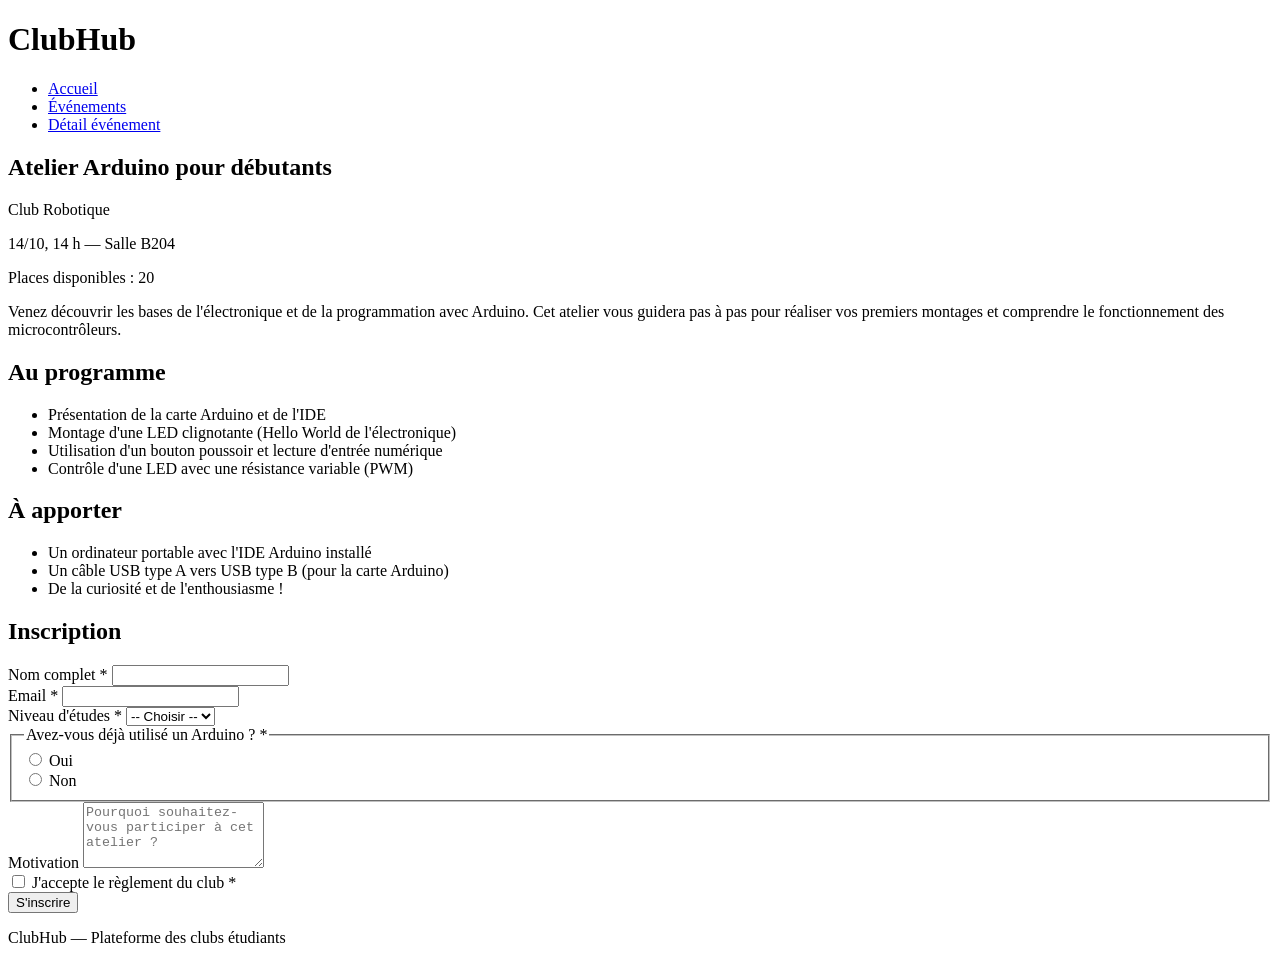
==== evenement.html @ ee06f8a9 "Add files via upload" ====
<!DOCTYPE html>
<html lang="fr">
<head>
    <meta charset="UTF-8">
    <meta name="viewport" content="width=device-width, initial-scale=1.0">
    <title>ClubHub - Atelier Arduino pour débutants</title>
</head>
<body>
    <header>
        <h1>ClubHub</h1>
        <nav>
            <ul>
                <li><a href="index.html">Accueil</a></li>
                <li><a href="evenements.html">Événements</a></li>
                <li><a href="evenement.html">Détail événement</a></li>
            </ul>
        </nav>
    </header>

    <main>
        <article>
            <h1>Atelier Arduino pour débutants</h1>
            <p>Club Robotique</p>
            <p><time datetime="2026-10-14T14:00">14/10, 14 h</time> — Salle B204</p>
            <p>Places disponibles : 20</p>

            <p>Venez découvrir les bases de l'électronique et de la programmation avec Arduino. Cet atelier vous guidera pas à pas pour réaliser vos premiers montages et comprendre le fonctionnement des microcontrôleurs.</p>

            <section aria-labelledby="programme">
                <h2 id="programme">Au programme</h2>
                <ul>
                    <li>Présentation de la carte Arduino et de l'IDE</li>
                    <li>Montage d'une LED clignotante (Hello World de l'électronique)</li>
                    <li>Utilisation d'un bouton poussoir et lecture d'entrée numérique</li>
                    <li>Contrôle d'une LED avec une résistance variable (PWM)</li>
                </ul>
            </section>

            <section aria-labelledby="a-apporter">
                <h2 id="a-apporter">À apporter</h2>
                <ul>
                    <li>Un ordinateur portable avec l'IDE Arduino installé</li>
                    <li>Un câble USB type A vers USB type B (pour la carte Arduino)</li>
                    <li>De la curiosité et de l'enthousiasme !</li>
                </ul>
            </section>

            <section aria-labelledby="inscription">
                <h2 id="inscription">Inscription</h2>
                <form >
                    <div>
                        <label for="nom">Nom complet <span aria-hidden="true">*</span></label>
                        <input type="text" id="nom" name="nom" required minlength="3" autocomplete="name">
                    </div>

                    <div>
                        <label for="email">Email <span aria-hidden="true">*</span></label>
                        <input type="email" id="email" name="email" required autocomplete="email">
                    </div>

                    <div>
                        <label for="niveau">Niveau d'études <span aria-hidden="true">*</span></label>
                        <select id="niveau" name="niveau" required>
                            <option value="">-- Choisir --</option>
                            <option value="1ere">1re année</option>
                            <option value="2eme">2e année</option>
                            <option value="3eme">3e année</option>
                        </select>
                    </div>

                    <fieldset>
                        <legend>Avez-vous déjà utilisé un Arduino ? <span aria-hidden="true">*</span></legend>
                        <div>
                            <input type="radio" id="arduino-oui" name="arduino" value="oui" required>
                            <label for="arduino-oui">Oui</label>
                        </div>
                        <div>
                            <input type="radio" id="arduino-non" name="arduino" value="non" required>
                            <label for="arduino-non">Non</label>
                        </div>
                    </fieldset>

                    <div>
                        <label for="motivation">Motivation</label>
                        <textarea id="motivation" name="motivation" rows="4" placeholder="Pourquoi souhaitez-vous participer à cet atelier ?"></textarea>
                    </div>

                    <div>
                        <input type="checkbox" id="reglement" name="reglement" value="accepte" required>
                        <label for="reglement">J'accepte le règlement du club <span aria-hidden="true">*</span></label>
                    </div>

                    <button type="submit">S'inscrire</button>
                </form>
            </section>
        </article>
    </main>

    <footer>
        <p>ClubHub — Plateforme des clubs étudiants</p>
    </footer>
</body>
</html>
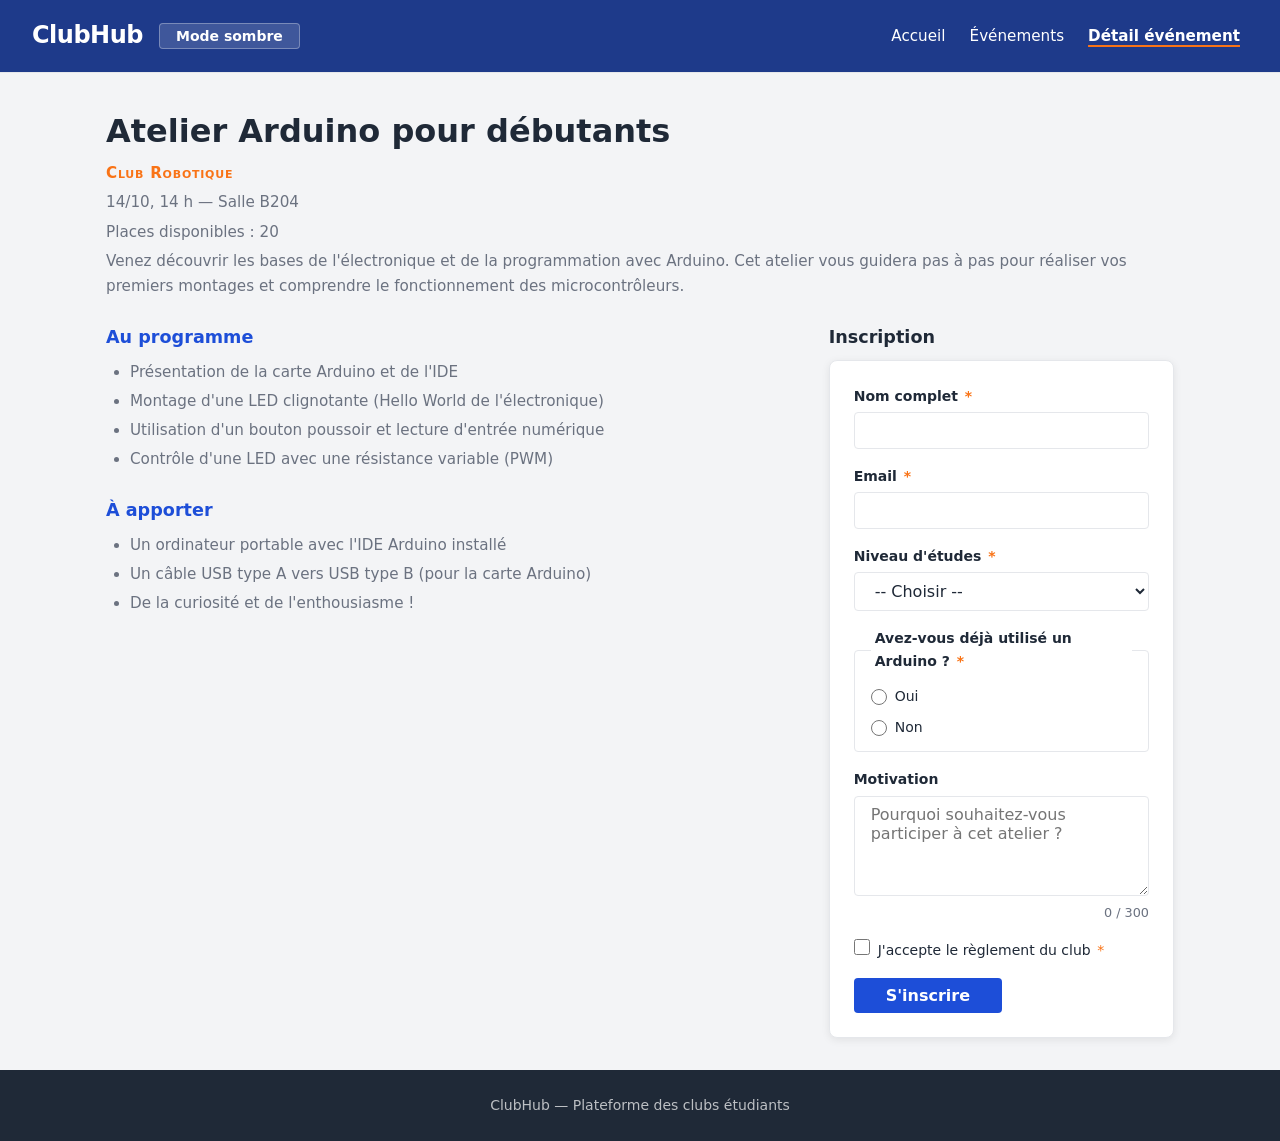
==== commit b59a4eaf: "Ajout des pages HTML interactives pour l'affichage en ligne sur GitHub Pages" ====
--- a/evenement.html
+++ b/evenement.html
@@ -4,15 +4,31 @@
     <meta charset="UTF-8">
     <meta name="viewport" content="width=device-width, initial-scale=1.0">
     <title>ClubHub - Atelier Arduino pour débutants</title>
+    <!-- Script anti-flash immédiat pour le mode sombre (Défi TP2) -->
+    <script>
+      (function() {
+        try {
+          var theme = localStorage.getItem('clubhub-theme');
+          if (theme === 'dark') {
+            document.documentElement.dataset.theme = 'dark';
+          }
+        } catch (e) {}
+      })();
+    </script>
+    <link rel="stylesheet" href="css/style.css">
+    <script src="js/app.js" defer></script>
 </head>
 <body>
     <header>
-        <h1>ClubHub</h1>
+        <div class="header-brand">
+            <h1>ClubHub</h1>
+            <button type="button" class="theme-toggle" aria-label="Changer de thème">Mode sombre</button>
+        </div>
         <nav>
             <ul>
                 <li><a href="index.html">Accueil</a></li>
                 <li><a href="evenements.html">Événements</a></li>
-                <li><a href="evenement.html">Détail événement</a></li>
+                <li><a href="evenement.html" aria-current="page">Détail événement</a></li>
             </ul>
         </nav>
     </header>
@@ -20,79 +36,93 @@
     <main>
         <article>
             <h1>Atelier Arduino pour débutants</h1>
-            <p>Club Robotique</p>
+            <p class="club">Club Robotique</p>
             <p><time datetime="2026-10-14T14:00">14/10, 14 h</time> — Salle B204</p>
             <p>Places disponibles : 20</p>
-
             <p>Venez découvrir les bases de l'électronique et de la programmation avec Arduino. Cet atelier vous guidera pas à pas pour réaliser vos premiers montages et comprendre le fonctionnement des microcontrôleurs.</p>
 
-            <section aria-labelledby="programme">
-                <h2 id="programme">Au programme</h2>
-                <ul>
-                    <li>Présentation de la carte Arduino et de l'IDE</li>
-                    <li>Montage d'une LED clignotante (Hello World de l'électronique)</li>
-                    <li>Utilisation d'un bouton poussoir et lecture d'entrée numérique</li>
-                    <li>Contrôle d'une LED avec une résistance variable (PWM)</li>
-                </ul>
-            </section>
+            <div class="detail-layout">
+                <div class="detail-info">
+                    <section aria-labelledby="programme">
+                        <h2 id="programme">Au programme</h2>
+                        <ul>
+                            <li>Présentation de la carte Arduino et de l'IDE</li>
+                            <li>Montage d'une LED clignotante (Hello World de l'électronique)</li>
+                            <li>Utilisation d'un bouton poussoir et lecture d'entrée numérique</li>
+                            <li>Contrôle d'une LED avec une résistance variable (PWM)</li>
+                        </ul>
+                    </section>
 
-            <section aria-labelledby="a-apporter">
-                <h2 id="a-apporter">À apporter</h2>
-                <ul>
-                    <li>Un ordinateur portable avec l'IDE Arduino installé</li>
-                    <li>Un câble USB type A vers USB type B (pour la carte Arduino)</li>
-                    <li>De la curiosité et de l'enthousiasme !</li>
-                </ul>
-            </section>
+                    <section aria-labelledby="a-apporter">
+                        <h2 id="a-apporter">À apporter</h2>
+                        <ul>
+                            <li>Un ordinateur portable avec l'IDE Arduino installé</li>
+                            <li>Un câble USB type A vers USB type B (pour la carte Arduino)</li>
+                            <li>De la curiosité et de l'enthousiasme !</li>
+                        </ul>
+                    </section>
+                </div>
 
-            <section aria-labelledby="inscription">
-                <h2 id="inscription">Inscription</h2>
-                <form >
-                    <div>
-                        <label for="nom">Nom complet <span aria-hidden="true">*</span></label>
-                        <input type="text" id="nom" name="nom" required minlength="3" autocomplete="name">
-                    </div>
+                <div class="detail-form">
+                    <section aria-labelledby="inscription">
+                        <h2 id="inscription">Inscription</h2>
+                        <form id="registration-form" method="post" action="inscription.php" novalidate>
+                            <div>
+                                <label for="nom">Nom complet <span aria-hidden="true">*</span></label>
+                                <input type="text" id="nom" name="nom" required minlength="3" autocomplete="name">
+                                <small class="field-error" id="nom-error" aria-live="polite"></small>
+                            </div>
 
-                    <div>
-                        <label for="email">Email <span aria-hidden="true">*</span></label>
-                        <input type="email" id="email" name="email" required autocomplete="email">
-                    </div>
+                            <div>
+                                <label for="email">Email <span aria-hidden="true">*</span></label>
+                                <input type="email" id="email" name="email" required autocomplete="email">
+                                <small class="field-error" id="email-error" aria-live="polite"></small>
+                            </div>
 
-                    <div>
-                        <label for="niveau">Niveau d'études <span aria-hidden="true">*</span></label>
-                        <select id="niveau" name="niveau" required>
-                            <option value="">-- Choisir --</option>
-                            <option value="1ere">1re année</option>
-                            <option value="2eme">2e année</option>
-                            <option value="3eme">3e année</option>
-                        </select>
-                    </div>
+                            <div>
+                                <label for="niveau">Niveau d'études <span aria-hidden="true">*</span></label>
+                                <select id="niveau" name="niveau" required>
+                                    <option value="">-- Choisir --</option>
+                                    <option value="1ere">1re année</option>
+                                    <option value="2eme">2e année</option>
+                                    <option value="3eme">3e année</option>
+                                </select>
+                                <small class="field-error" id="niveau-error" aria-live="polite"></small>
+                            </div>
 
-                    <fieldset>
-                        <legend>Avez-vous déjà utilisé un Arduino ? <span aria-hidden="true">*</span></legend>
-                        <div>
-                            <input type="radio" id="arduino-oui" name="arduino" value="oui" required>
-                            <label for="arduino-oui">Oui</label>
-                        </div>
-                        <div>
-                            <input type="radio" id="arduino-non" name="arduino" value="non" required>
-                            <label for="arduino-non">Non</label>
-                        </div>
-                    </fieldset>
+                            <fieldset>
+                                <legend>Avez-vous déjà utilisé un Arduino ? <span aria-hidden="true">*</span></legend>
+                                <div>
+                                    <input type="radio" id="arduino-oui" name="arduino" value="oui" required>
+                                    <label for="arduino-oui">Oui</label>
+                                </div>
+                                <div>
+                                    <input type="radio" id="arduino-non" name="arduino" value="non" required>
+                                    <label for="arduino-non">Non</label>
+                                </div>
+                                <small class="field-error" id="arduino-error" aria-live="polite"></small>
+                            </fieldset>
 
-                    <div>
-                        <label for="motivation">Motivation</label>
-                        <textarea id="motivation" name="motivation" rows="4" placeholder="Pourquoi souhaitez-vous participer à cet atelier ?"></textarea>
-                    </div>
+                            <div>
+                                <label for="motivation">Motivation</label>
+                                <textarea id="motivation" name="motivation" rows="4" maxlength="300" placeholder="Pourquoi souhaitez-vous participer à cet atelier ?"></textarea>
+                                <small id="motivation-count" class="counter">0 / 300</small>
+                            </div>
 
-                    <div>
-                        <input type="checkbox" id="reglement" name="reglement" value="accepte" required>
-                        <label for="reglement">J'accepte le règlement du club <span aria-hidden="true">*</span></label>
-                    </div>
+                            <div class="checkbox-group">
+                                <div class="checkbox-line">
+                                    <input type="checkbox" id="reglement" name="reglement" value="accepte" required>
+                                    <label for="reglement">J'accepte le règlement du club <span aria-hidden="true">*</span></label>
+                                </div>
+                                <small class="field-error" id="reglement-error" aria-live="polite"></small>
+                            </div>
 
-                    <button type="submit">S'inscrire</button>
-                </form>
-            </section>
+                            <button type="submit">S'inscrire</button>
+                            <p class="form-success" hidden aria-live="polite">Votre inscription a été validée avec succès !</p>
+                        </form>
+                    </section>
+                </div>
+            </div>
         </article>
     </main>
 
@@ -100,4 +130,4 @@
         <p>ClubHub — Plateforme des clubs étudiants</p>
     </footer>
 </body>
-</html>+</html>
--- a/css/style.css
+++ b/css/style.css
@@ -0,0 +1,901 @@
+/* ============================================================
+   ClubHub — css/style.css
+   TP1 & TP2 : ClubHub interactif
+   Auteurs : binôme
+   ============================================================ */
+
+/* ============================================================
+   1. VARIABLES CSS (:root & [data-theme="dark"])
+   ============================================================ */
+:root {
+  /* --- Couleurs par défaut (Mode clair) --- */
+  --clr-primary:      #1d4ed8;   /* bleu principal */
+  --clr-primary-dk:   #1e3a8a;   /* bleu foncé (header, hover) */
+  --clr-accent:       #f97316;   /* orange (club, lien actif) */
+  --clr-white:        #ffffff;   /* fond des cartes/contenus */
+  --clr-bg:           #f3f4f6;   /* fond de page */
+  --clr-footer:       #1f2937;   /* pied de page sombre */
+  --clr-text:         #1f2937;   /* texte principal */
+  --clr-text-muted:   #6b7280;   /* texte secondaire */
+  --clr-border:       #e5e7eb;   /* bordures */
+  --clr-row-alt:      #f9fafb;   /* ligne paire du tableau */
+
+  /* --- Typographie --- */
+  --font: system-ui, -apple-system, 'Segoe UI', Arial, sans-serif;
+
+  /* --- Espacements --- */
+  --sp-xs:  0.25rem;
+  --sp-sm:  0.5rem;
+  --sp-md:  1rem;
+  --sp-lg:  1.5rem;
+  --sp-xl:  2rem;
+  --sp-2xl: 3rem;
+
+  /* --- Coins arrondis --- */
+  --radius-sm: 4px;
+  --radius-md: 8px;
+
+  /* --- Ombres --- */
+  --shadow:       0 2px 8px rgba(0, 0, 0, 0.08);
+  --shadow-hover: 0 4px 16px rgba(0, 0, 0, 0.15);
+
+  /* --- Largeur max du contenu --- */
+  --max-w: 1100px;
+}
+
+/* --- Mode sombre (Défi TP2 : [data-theme="dark"]) --- */
+[data-theme="dark"] {
+  --clr-primary:      #60a5fa;   /* bleu plus clair et contrasté */
+  --clr-primary-dk:   #0f172a;   /* fond du header en mode sombre */
+  --clr-white:        #1e293b;   /* surface des cartes et formulaires */
+  --clr-bg:           #0f172a;   /* arrière-plan général sombre */
+  --clr-footer:       #020617;   /* pied de page très sombre */
+  --clr-text:         #f1f5f9;   /* texte blanc cassé lisible */
+  --clr-text-muted:   #94a3b8;   /* texte secondaire adouci */
+  --clr-border:       #334155;   /* bordures foncées visibles */
+  --clr-row-alt:      #243047;   /* ligne paire du tableau */
+  --shadow:           0 2px 8px rgba(0, 0, 0, 0.45);
+  --shadow-hover:     0 4px 16px rgba(0, 0, 0, 0.65);
+}
+
+/* ============================================================
+   2. BASE & RESET
+   ============================================================ */
+*, *::before, *::after {
+  box-sizing: border-box;
+  margin: 0;
+  padding: 0;
+}
+
+body {
+  font-family: var(--font);
+  font-size: 1rem;
+  line-height: 1.65;
+  color: var(--clr-text);
+  background-color: var(--clr-bg);
+  min-height: 100vh;
+  display: flex;
+  flex-direction: column;
+  overflow-x: hidden;
+  transition: background-color 0.25s ease, color 0.25s ease;
+}
+
+img {
+  max-width: 100%;
+  height: auto;
+  display: block;
+}
+
+a {
+  color: var(--clr-primary);
+  text-decoration: none;
+}
+
+a:hover {
+  text-decoration: underline;
+}
+
+ul {
+  list-style: none;
+  padding: 0;
+}
+
+/* ============================================================
+   3. EN-TÊTE (HEADER) & BOUTON THÈME
+   ============================================================ */
+header {
+  background-color: var(--clr-primary-dk);
+  color: #ffffff;
+  display: flex;
+  flex-direction: column;
+  align-items: center;
+  gap: var(--sp-md);
+  padding: var(--sp-md);
+  border-bottom: 1px solid var(--clr-border);
+  transition: background-color 0.25s ease;
+}
+
+.header-brand {
+  display: flex;
+  align-items: center;
+  justify-content: space-between;
+  width: 100%;
+  gap: var(--sp-md);
+}
+
+header h1 {
+  font-size: 1.5rem;
+  font-weight: 800;
+  color: #ffffff;
+  letter-spacing: -0.5px;
+}
+
+/* Bouton .theme-toggle */
+.theme-toggle {
+  background-color: rgba(255, 255, 255, 0.15);
+  color: #ffffff;
+  border: 1px solid rgba(255, 255, 255, 0.3);
+  padding: var(--sp-xs) var(--sp-md);
+  border-radius: var(--radius-sm);
+  font-family: var(--font);
+  font-size: 0.875rem;
+  font-weight: 600;
+  cursor: pointer;
+  white-space: nowrap;
+  transition: background-color 0.2s, border-color 0.2s, transform 0.1s;
+}
+
+.theme-toggle:hover {
+  background-color: rgba(255, 255, 255, 0.25);
+  border-color: rgba(255, 255, 255, 0.5);
+}
+
+.theme-toggle:active {
+  transform: scale(0.98);
+}
+
+nav ul {
+  display: flex;
+  flex-wrap: wrap;
+  justify-content: center;
+  gap: var(--sp-xs) var(--sp-sm);
+}
+
+nav ul li a {
+  color: #ffffff;
+  text-decoration: none;
+  padding: var(--sp-xs) var(--sp-sm);
+  border-radius: var(--radius-sm);
+  font-size: 0.95rem;
+  font-weight: 500;
+  transition: background-color 0.2s;
+}
+
+nav ul li a:hover {
+  background-color: rgba(255, 255, 255, 0.15);
+  text-decoration: none;
+}
+
+nav ul li a[aria-current="page"] {
+  font-weight: 700;
+  text-decoration: underline;
+  text-decoration-color: var(--clr-accent);
+  text-underline-offset: 4px;
+  text-decoration-thickness: 2px;
+}
+
+/* Tablette et Desktop (≥ 640 px) */
+@media (min-width: 640px) {
+  header {
+    flex-direction: row;
+    justify-content: space-between;
+    padding: var(--sp-md) var(--sp-xl);
+  }
+
+  .header-brand {
+    width: auto;
+  }
+
+  nav ul {
+    justify-content: flex-end;
+  }
+}
+
+/* ============================================================
+   4. MAIN — CONTENEUR CENTRÉ
+   ============================================================ */
+main {
+  flex: 1;
+  width: 100%;
+  max-width: var(--max-w);
+  margin-inline: auto;
+  padding: var(--sp-xl) var(--sp-md);
+}
+
+main > h1 {
+  font-size: 1.75rem;
+  font-weight: 800;
+  color: var(--clr-text);
+  margin-bottom: var(--sp-sm);
+}
+
+main > p {
+  color: var(--clr-text-muted);
+  margin-bottom: var(--sp-xl);
+  font-size: 1.05rem;
+}
+
+h2 {
+  font-size: 1.2rem;
+  font-weight: 700;
+  color: var(--clr-text);
+  margin-bottom: var(--sp-lg);
+}
+
+/* ============================================================
+   5. FILTRES D'ÉVÉNEMENTS (TP2)
+   ============================================================ */
+.filters {
+  background-color: var(--clr-white);
+  border: 1px solid var(--clr-border);
+  border-radius: var(--radius-md);
+  padding: var(--sp-md) var(--sp-lg);
+  box-shadow: var(--shadow);
+  display: flex;
+  flex-wrap: wrap;
+  align-items: flex-end;
+  gap: var(--sp-md);
+  margin-bottom: var(--sp-lg);
+  transition: background-color 0.25s ease, border-color 0.25s ease;
+}
+
+.filter-group {
+  display: flex;
+  flex-direction: column;
+  gap: var(--sp-xs);
+  flex: 1 1 180px;
+}
+
+.filter-group-checkbox {
+  display: flex;
+  flex-direction: row;
+  align-items: center;
+  gap: var(--sp-sm);
+  flex: 0 1 auto;
+  padding-bottom: var(--sp-xs);
+}
+
+.filters label {
+  font-size: 0.85rem;
+  font-weight: 700;
+  color: var(--clr-text);
+}
+
+.filters input[type="search"],
+.filters select {
+  width: 100%;
+  padding: var(--sp-sm);
+  border: 1px solid var(--clr-border);
+  border-radius: var(--radius-sm);
+  background-color: var(--clr-white);
+  color: var(--clr-text);
+  font-family: var(--font);
+  font-size: 0.95rem;
+  transition: border-color 0.2s, outline 0.2s;
+}
+
+.filters input[type="search"]:focus,
+.filters select:focus {
+  outline: 2px solid var(--clr-primary);
+  outline-offset: 1px;
+  border-color: var(--clr-primary);
+}
+
+.results-count {
+  font-size: 0.95rem;
+  font-weight: 600;
+  color: var(--clr-text-muted);
+  margin-bottom: var(--sp-md);
+}
+
+.empty-message {
+  background-color: var(--clr-white);
+  border: 2px dashed var(--clr-border);
+  border-radius: var(--radius-md);
+  padding: var(--sp-2xl) var(--sp-md);
+  text-align: center;
+  color: var(--clr-text-muted);
+  font-size: 1.05rem;
+  font-style: italic;
+  margin-bottom: var(--sp-xl);
+}
+
+/* ============================================================
+   6. CARTES D'ÉVÉNEMENTS & DÉFI GRID
+   ============================================================ */
+section[aria-labelledby="liste-evenements"],
+section[aria-labelledby="prochains-evenements"] {
+  margin-bottom: var(--sp-2xl);
+}
+
+/*
+ * Défi Grid (TP1) :
+ * Grâce à CSS Grid et repeat(auto-fill, minmax(280px, 1fr)), le nombre de colonnes s'ajuste
+ * automatiquement et de façon fluide selon la largeur disponible, sans aucune media query.
+ * Différence avec Flexbox : en Flexbox classique, il fallait obligatoirement écrire des media queries
+ * (ex: min-width: 640px puis 960px) et calculer manuellement les largeurs/flex-basis (50%, 33.333%)
+ * avec gestion explicite du flex-wrap et des marges négatives.
+ */
+.cartes {
+  display: grid;
+  grid-template-columns: repeat(auto-fill, minmax(280px, 1fr));
+  gap: var(--sp-lg);
+  align-items: stretch;
+}
+
+article {
+  background-color: var(--clr-white);
+  border: 1px solid var(--clr-border);
+  border-top: 4px solid var(--clr-primary);
+  border-radius: var(--radius-md);
+  box-shadow: var(--shadow);
+  padding: var(--sp-lg);
+  display: flex;
+  flex-direction: column;
+  transition: box-shadow 0.2s ease, transform 0.2s ease, background-color 0.25s ease;
+}
+
+article:hover {
+  box-shadow: var(--shadow-hover);
+}
+
+.card-header-actions {
+  display: flex;
+  justify-content: space-between;
+  align-items: flex-start;
+  gap: var(--sp-sm);
+  margin-bottom: var(--sp-xs);
+}
+
+/* Bouton favoris (étoile) */
+.fav-btn {
+  background: none;
+  border: none;
+  font-size: 1.5rem;
+  line-height: 1;
+  cursor: pointer;
+  color: #cbd5e1;
+  padding: 0 var(--sp-xs);
+  transition: transform 0.15s ease, color 0.15s ease;
+  user-select: none;
+}
+
+.fav-btn:hover {
+  transform: scale(1.25);
+  color: #f59e0b;
+}
+
+.fav-btn.is-fav {
+  color: #f59e0b;
+}
+
+[data-theme="dark"] .fav-btn {
+  color: #475569;
+}
+
+[data-theme="dark"] .fav-btn.is-fav {
+  color: #fbbf24;
+}
+
+article h3 {
+  font-size: 1.05rem;
+  font-weight: 700;
+  margin-bottom: var(--sp-xs);
+}
+
+article h3 a {
+  color: var(--clr-text);
+  text-decoration: none;
+}
+
+article h3 a:hover {
+  color: var(--clr-primary);
+  text-decoration: underline;
+}
+
+article .club {
+  font-size: 0.78rem;
+  font-variant: small-caps;
+  font-weight: 700;
+  color: var(--clr-accent);
+  letter-spacing: 0.05em;
+  margin-bottom: var(--sp-xs);
+}
+
+article p {
+  font-size: 0.9rem;
+  color: var(--clr-text-muted);
+  margin-bottom: var(--sp-xs);
+}
+
+article .card-footer {
+  margin-top: auto;
+  padding-top: var(--sp-md);
+}
+
+article .card-footer a {
+  display: inline-block;
+  background-color: var(--clr-primary);
+  color: #ffffff;
+  padding: var(--sp-xs) var(--sp-md);
+  border-radius: var(--radius-sm);
+  font-size: 0.875rem;
+  font-weight: 600;
+  text-decoration: none;
+  transition: background-color 0.2s;
+}
+
+article .card-footer a:hover {
+  background-color: var(--clr-primary-dk);
+  text-decoration: none;
+}
+
+/* ============================================================
+   7. PAGE DÉTAIL ÉVÉNEMENT
+   ============================================================ */
+main > article {
+  background: none;
+  border: none;
+  box-shadow: none;
+  padding: 0;
+  display: block;
+}
+
+main > article:hover {
+  box-shadow: none;
+}
+
+main > article > h1 {
+  font-size: 2rem;
+  font-weight: 800;
+  margin-bottom: var(--sp-xs);
+}
+
+main > article > p.club {
+  font-size: 0.95rem;
+  font-variant: small-caps;
+  font-weight: 700;
+  color: var(--clr-accent);
+  letter-spacing: 0.05em;
+  margin-bottom: var(--sp-xs);
+}
+
+main > article > p {
+  color: var(--clr-text-muted);
+  font-size: 0.95rem;
+  margin-bottom: var(--sp-xs);
+}
+
+.detail-layout {
+  display: flex;
+  flex-direction: column;
+  gap: var(--sp-xl);
+  margin-top: var(--sp-lg);
+}
+
+@media (min-width: 960px) {
+  .detail-layout {
+    flex-direction: row;
+    align-items: flex-start;
+  }
+
+  .detail-info {
+    flex: 2;
+    min-width: 0;
+  }
+
+  .detail-form {
+    flex: 1;
+    position: sticky;
+    top: var(--sp-xl);
+  }
+}
+
+.detail-info section {
+  margin-bottom: var(--sp-lg);
+}
+
+.detail-info h2 {
+  font-size: 1.1rem;
+  color: var(--clr-primary);
+  margin-bottom: var(--sp-sm);
+}
+
+.detail-info ul {
+  list-style: disc;
+  padding-left: var(--sp-lg);
+  display: flex;
+  flex-direction: column;
+  gap: var(--sp-xs);
+}
+
+.detail-info ul li {
+  font-size: 0.95rem;
+  color: var(--clr-text-muted);
+}
+
+/* ============================================================
+   8. FORMULAIRE D'INSCRIPTION & VALIDATION (TP2)
+   ============================================================ */
+form#registration-form {
+  background-color: var(--clr-white);
+  border: 1px solid var(--clr-border);
+  border-radius: var(--radius-md);
+  padding: var(--sp-lg);
+  box-shadow: var(--shadow);
+  display: flex;
+  flex-direction: column;
+  gap: var(--sp-md);
+  transition: background-color 0.25s ease, border-color 0.25s ease;
+}
+
+.detail-form h2 {
+  font-size: 1.1rem;
+  margin-bottom: var(--sp-sm);
+}
+
+form#registration-form > div {
+  display: flex;
+  flex-direction: column;
+  gap: var(--sp-xs);
+}
+
+label {
+  font-weight: 700;
+  font-size: 0.875rem;
+  color: var(--clr-text);
+}
+
+label span[aria-hidden="true"] {
+  color: var(--clr-accent);
+  margin-left: 2px;
+}
+
+input[type="text"],
+input[type="email"],
+select,
+textarea {
+  width: 100%;
+  padding: var(--sp-sm) var(--sp-md);
+  border: 1px solid var(--clr-border);
+  border-radius: var(--radius-sm);
+  font-family: var(--font);
+  font-size: 1rem;
+  color: var(--clr-text);
+  background-color: var(--clr-white);
+  transition: border-color 0.2s, outline 0.2s, background-color 0.2s;
+}
+
+input[type="text"]:focus,
+input[type="email"]:focus,
+select:focus,
+textarea:focus {
+  outline: 2px solid var(--clr-primary);
+  outline-offset: 1px;
+  border-color: var(--clr-primary);
+}
+
+textarea {
+  resize: vertical;
+  min-height: 100px;
+}
+
+fieldset {
+  border: 1px solid var(--clr-border);
+  border-radius: var(--radius-sm);
+  padding: var(--sp-sm) var(--sp-md);
+}
+
+legend {
+  font-weight: 700;
+  font-size: 0.875rem;
+  color: var(--clr-text);
+  padding: 0 var(--sp-xs);
+}
+
+legend span[aria-hidden="true"] {
+  color: var(--clr-accent);
+  margin-left: 2px;
+}
+
+fieldset > div {
+  display: flex;
+  flex-direction: row;
+  align-items: center;
+  gap: var(--sp-sm);
+  padding: var(--sp-xs) 0;
+}
+
+fieldset > div label {
+  font-weight: 400;
+  cursor: pointer;
+}
+
+input[type="radio"],
+input[type="checkbox"] {
+  flex-shrink: 0;
+  width: 16px;
+  height: 16px;
+  accent-color: var(--clr-primary);
+  cursor: pointer;
+}
+
+.checkbox-group {
+  display: flex;
+  flex-direction: column;
+  gap: var(--sp-xs);
+}
+
+.checkbox-line {
+  display: flex;
+  flex-direction: row;
+  align-items: flex-start;
+  gap: var(--sp-sm);
+}
+
+.checkbox-line label {
+  font-weight: 400;
+  cursor: pointer;
+}
+
+/* Classes TP2 : .field-error et .is-invalid */
+.field-error {
+  color: #dc2626;
+  font-size: 0.8rem;
+  font-weight: 600;
+  margin-top: 2px;
+  display: block;
+}
+
+.field-error:empty {
+  display: none;
+}
+
+.is-invalid {
+  border-color: #dc2626 !important;
+  outline-color: #dc2626 !important;
+  background-color: #fef2f2 !important;
+}
+
+[data-theme="dark"] .is-invalid {
+  background-color: #451a1a !important;
+  border-color: #f87171 !important;
+}
+
+/* Classes TP2 : .counter et .is-near-limit */
+.counter {
+  font-size: 0.8rem;
+  color: var(--clr-text-muted);
+  text-align: right;
+  margin-top: 2px;
+  transition: color 0.2s, font-weight 0.2s;
+}
+
+.counter.is-near-limit {
+  color: #dc2626;
+  font-weight: 700;
+}
+
+[data-theme="dark"] .counter.is-near-limit {
+  color: #f87171;
+}
+
+/* Classe TP2 : .form-success */
+.form-success {
+  background-color: #ecfdf5;
+  color: #065f46;
+  border: 1px solid #a7f3d0;
+  border-radius: var(--radius-sm);
+  padding: var(--sp-md);
+  margin-top: var(--sp-sm);
+  font-weight: 600;
+  font-size: 0.95rem;
+}
+
+[data-theme="dark"] .form-success {
+  background-color: #064e3b;
+  color: #a7f3d0;
+  border-color: #059669;
+}
+
+button[type="submit"] {
+  align-self: flex-start;
+  padding: var(--sp-sm) var(--sp-xl);
+  background-color: var(--clr-primary);
+  color: #ffffff;
+  border: none;
+  border-radius: var(--radius-sm);
+  font-family: var(--font);
+  font-size: 1rem;
+  font-weight: 700;
+  cursor: pointer;
+  transition: background-color 0.2s, transform 0.1s;
+}
+
+button[type="submit"]:hover {
+  background-color: var(--clr-primary-dk);
+}
+
+button[type="submit"]:active {
+  transform: scale(0.98);
+}
+
+button[type="submit"]:focus-visible {
+  outline: 2px solid var(--clr-primary);
+  outline-offset: 3px;
+}
+
+/* ============================================================
+   9. TABLEAU RÉCAPITULATIF
+   ============================================================ */
+section[aria-labelledby="tableau-recap"] {
+  margin-bottom: var(--sp-2xl);
+  overflow-x: auto;
+}
+
+table {
+  width: 100%;
+  border-collapse: collapse;
+  font-size: 0.9rem;
+  min-width: 400px;
+}
+
+thead {
+  background-color: var(--clr-primary);
+}
+
+thead th {
+  padding: var(--sp-sm) var(--sp-md);
+  text-align: left;
+  font-weight: 600;
+  color: #ffffff;
+  letter-spacing: 0.03em;
+}
+
+tbody tr {
+  border-bottom: 1px solid var(--clr-border);
+  transition: background-color 0.15s;
+}
+
+tbody tr:nth-child(even) {
+  background-color: var(--clr-row-alt);
+}
+
+tbody tr:hover {
+  background-color: rgba(29, 78, 216, 0.08);
+}
+
+[data-theme="dark"] tbody tr:hover {
+  background-color: rgba(96, 165, 250, 0.12);
+}
+
+tbody td {
+  padding: var(--sp-sm) var(--sp-md);
+  color: var(--clr-text-muted);
+}
+
+tbody td:first-child {
+  color: var(--clr-text);
+  font-weight: 500;
+}
+
+/* ============================================================
+   10. FIGURE / IMAGE
+   ============================================================ */
+figure {
+  margin: var(--sp-xl) 0;
+  border-radius: var(--radius-md);
+  overflow: hidden;
+  border: 1px solid var(--clr-border);
+  box-shadow: var(--shadow);
+}
+
+figure img {
+  width: 100%;
+  max-height: 360px;
+  object-fit: cover;
+}
+
+figcaption {
+  padding: var(--sp-sm) var(--sp-md);
+  background-color: var(--clr-white);
+  font-size: 0.85rem;
+  color: var(--clr-text-muted);
+  font-style: italic;
+}
+
+/* ============================================================
+   11. PIED DE PAGE (FOOTER)
+   ============================================================ */
+footer {
+  background-color: var(--clr-footer);
+  color: #ffffff;
+  text-align: center;
+  padding: var(--sp-lg) var(--sp-md);
+  font-size: 0.875rem;
+  transition: background-color 0.25s ease;
+}
+
+footer p {
+  color: rgba(255, 255, 255, 0.7);
+}
+
+/* ============================================================
+   12. ACCESSIBILITÉ & FOCUS GLOBAL
+   ============================================================ */
+:focus-visible {
+  outline: 2px solid var(--clr-primary);
+  outline-offset: 3px;
+  border-radius: var(--radius-sm);
+}
+
+/* ============================================================
+   13. IMPRESSION (@media print)
+   ============================================================ */
+@media print {
+  header nav,
+  .theme-toggle,
+  .filters,
+  .fav-btn,
+  .detail-form,
+  section[aria-labelledby="inscription"] {
+    display: none !important;
+  }
+
+  header {
+    background: none !important;
+    border-bottom: 2px solid #000 !important;
+    padding: 0.5cm 0 !important;
+  }
+
+  header h1 {
+    color: #000 !important;
+    font-size: 16pt !important;
+  }
+
+  body {
+    background: white !important;
+    color: black !important;
+    font-size: 11pt !important;
+    font-family: Georgia, serif !important;
+  }
+
+  a {
+    color: black !important;
+    text-decoration: none !important;
+  }
+
+  main {
+    padding: 0.5cm 0 !important;
+    max-width: 100% !important;
+  }
+
+  main > article > h1 {
+    font-size: 18pt !important;
+  }
+
+  .detail-layout {
+    display: block !important;
+  }
+
+  footer {
+    background: none !important;
+    border-top: 1px solid #ccc !important;
+    color: #333 !important;
+    padding: 0.3cm 0 !important;
+  }
+
+  footer p {
+    color: #333 !important;
+  }
+}
